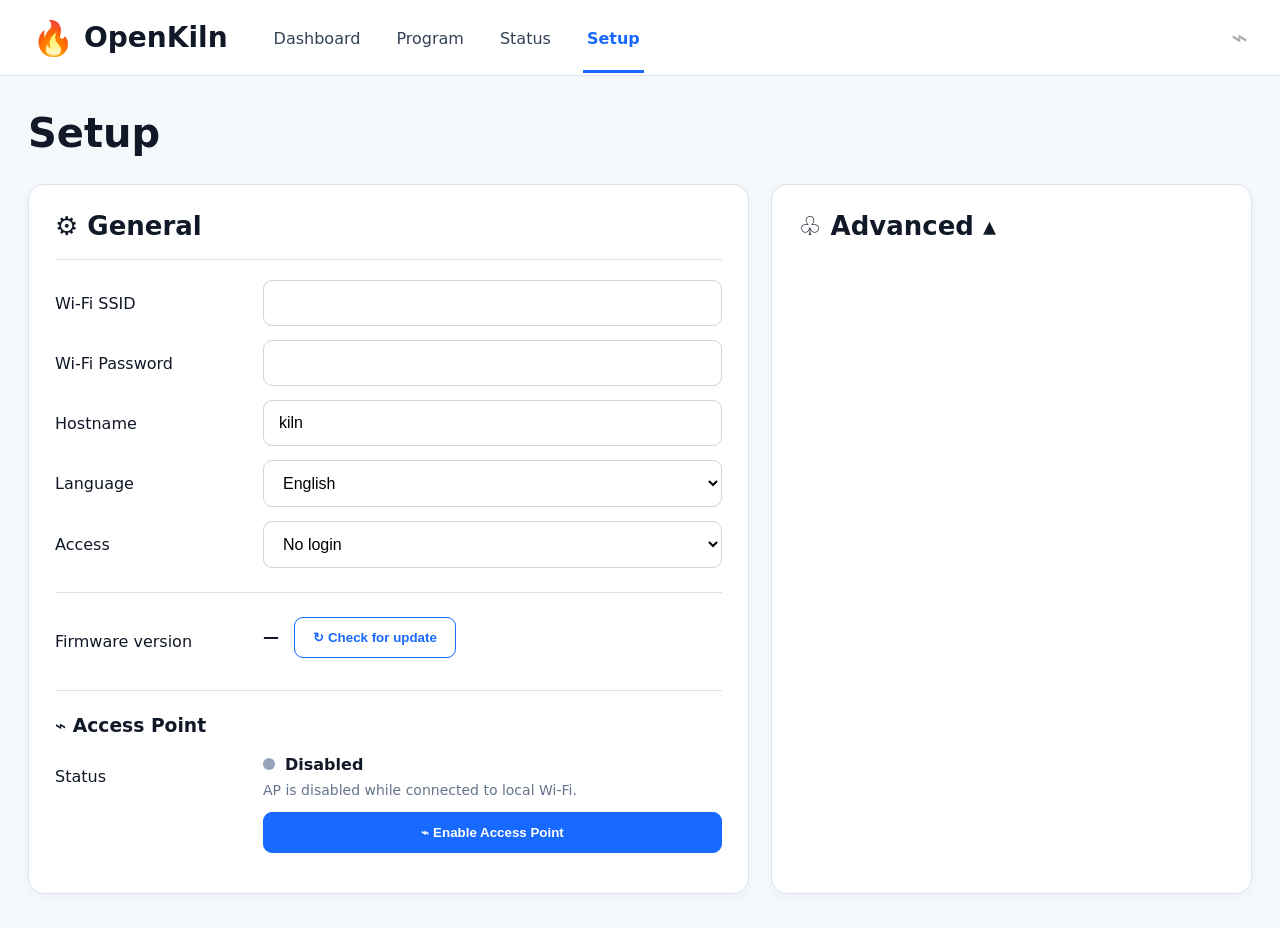
==== data/setup-modern.html @ 1f12ebf6 "updated design" ====
<!doctype html>
<html lang="en">
<head>
<meta charset="utf-8"><meta name="viewport" content="width=device-width,initial-scale=1">
<title>OpenKiln · Setup</title>
<style>
:root{--blue:#1769ff;--ink:#111827;--muted:#64748b;--line:#dbe3ec;--bg:#f6f9fc;--card:#fff}
*{box-sizing:border-box}body{margin:0;font-family:system-ui,-apple-system,BlinkMacSystemFont,"Segoe UI",sans-serif;background:var(--bg);color:var(--ink)}
header{height:76px;background:#fff;border-bottom:1px solid var(--line);display:flex;align-items:center;padding:0 32px;gap:42px;position:sticky;top:0;z-index:5}
.brand{display:flex;align-items:center;gap:10px;font-size:28px;font-weight:800}.flame{font-size:34px}.nav{display:flex;gap:28px;flex:1}.nav a{color:#334155;text-decoration:none;padding:26px 4px 22px}.nav .active{color:var(--blue);font-weight:700;border-bottom:3px solid var(--blue)}
.wifi{position:relative;font-size:28px;cursor:default}.wifi.off{opacity:.35}.tip{display:none;position:absolute;right:-8px;top:40px;background:#17202d;color:#fff;padding:12px 14px;border-radius:9px;min-width:210px;font-size:14px;line-height:1.6;box-shadow:0 8px 25px #0003}.wifi:hover .tip{display:block}
main{max-width:1420px;margin:34px auto;padding:0 28px}h1{font-size:40px;margin:0 0 28px}.grid{display:grid;grid-template-columns:1.2fr .8fr;gap:22px}.card{background:var(--card);border:1px solid var(--line);border-radius:16px;padding:26px;box-shadow:0 3px 12px #0f172a0a}.card h2{margin:0 0 20px;font-size:26px;border-bottom:1px solid var(--line);padding-bottom:18px}
.row{display:grid;grid-template-columns:190px 1fr;align-items:center;gap:18px;margin:14px 0}.row input,.row select{width:100%;padding:13px 15px;border:1px solid #cbd5e1;border-radius:9px;font-size:16px;background:#fff}
.sep{height:1px;background:var(--line);margin:24px 0}.btn{border:1px solid var(--blue);background:#fff;color:var(--blue);font-weight:700;border-radius:9px;padding:12px 18px;cursor:pointer}.btn.primary{background:var(--blue);color:#fff}.btn:disabled{opacity:.5;cursor:not-allowed}.status{color:var(--muted);font-size:14px;margin-top:8px}
details.advanced summary{font-size:26px;font-weight:800;cursor:pointer;list-style:none}details.advanced summary::-webkit-details-marker{display:none}.advitem{border:1px solid var(--line);border-radius:12px;margin-top:14px;padding:17px 18px}.advitem summary{font-size:18px;font-weight:750}.advbody{padding-top:12px}.progress{height:12px;background:#e5e7eb;border-radius:99px;overflow:hidden;margin:12px 0}.progress>div{height:100%;width:0;background:var(--blue);transition:width .25s}
.apline{display:flex;align-items:center;gap:10px}.dot{width:12px;height:12px;border-radius:50%;background:#94a3b8}.dot.on{background:#22c55e}
@media(max-width:900px){header{padding:0 16px}.nav{display:none}.grid{grid-template-columns:1fr}.row{grid-template-columns:1fr;gap:6px}main{padding:0 14px}}
</style>
</head>
<body>
<header>
 <div class="brand"><span class="flame">🔥</span>OpenKiln</div>
 <nav class="nav"><a href="/">Dashboard</a><a href="/profiles">Program</a><a href="/">Status</a><a class="active" href="/setup">Setup</a></nav>
 <div id="wifi" class="wifi off">⌁<div id="wifiTip" class="tip">Wi‑Fi disconnected</div></div>
</header>
<main>
<h1>Setup</h1>
<div class="grid">
<section class="card">
<h2>⚙ General</h2>
<div class="row"><label>Wi‑Fi SSID</label><input id="ssid"></div>
<div class="row"><label>Wi‑Fi Password</label><input id="wifiPassword" type="password"></div>
<div class="row"><label>Hostname</label><input id="hostname" value="kiln"></div>
<div class="row"><label>Language</label><select id="language"><option value="en">English</option><option value="da">Dansk</option></select></div>
<div class="row"><label>Access</label><select id="access"><option value="none">No login</option><option value="login">Login required</option></select></div>
<div class="sep"></div>
<div class="row"><label>Firmware version</label><div><strong id="fwVersion">—</strong> &nbsp; <button class="btn" id="checkUpdate">↻ Check for update</button><div id="updateStatus" class="status"></div><div class="progress" id="progressWrap" hidden><div id="progressBar"></div></div></div></div>
<div class="sep"></div>
<h3>⌁ Access Point</h3>
<div class="row"><label>Status</label><div><div class="apline"><span id="apDot" class="dot"></span><strong id="apStatus">Disabled</strong></div><div class="status" id="apInfo">AP is disabled while connected to local Wi‑Fi.</div></div></div>
<div class="row"><span></span><button id="apButton" class="btn primary">⌁ Enable Access Point</button></div>
</section>
<section class="card">
<details class="advanced">
<summary>♧ Advanced ▴</summary>
<div class="advitem"><details><summary>◷ Timezone</summary><div class="advbody"><select id="timezone"><option value="Europe/Copenhagen">Denmark (Europe/Copenhagen)</option><option value="Europe/London">United Kingdom</option><option value="Europe/Berlin">Central Europe</option><option value="UTC">UTC</option></select></div></details></div>
<div class="advitem"><details><summary>⌁ MQTT</summary><div class="advbody" id="mqttArea">MQTT settings are available here.</div></details></div>
<div class="advitem"><details><summary>▱ InfluxDB</summary><div class="advbody" id="influxArea">InfluxDB settings are available here.</div></details></div>
<div class="advitem"><details><summary>♧ Pushover</summary><div class="advbody" id="pushoverArea">Pushover settings are available here.</div></details></div>
<div class="advitem"><details><summary>⇧ Firmware Update</summary><div class="advbody"><p>Manual firmware upload remains available in Advanced.</p><input type="file" id="firmwareFile" accept=".bin"><button class="btn" id="manualUpload">Upload firmware</button></div></details></div>
</details>
</section>
</div>
</main>
<script>
const $=id=>document.getElementById(id);
async function wifiStatus(){
 try{
  const r=await fetch('/api/wifi-status',{cache:'no-store'}); const d=await r.json();
  $('wifi').classList.toggle('off',!d.connected);
  $('wifi').textContent=d.connected?'⌁':'⌁';
  const t=document.createElement('div');t.id='wifiTip';t.className='tip';
  t.innerHTML=d.connected?`<b>Wi‑Fi connected</b><br>SSID: ${d.ssid||'—'}<br>IP: ${d.ip||'—'}<br>Signal: ${d.rssi||0} dBm`:'Wi‑Fi disconnected';
  $('wifi').appendChild(t);
 }catch(e){}
}
async function toggleAP(){
 const enabled=$('apDot').classList.contains('on');
 const r=await fetch(enabled?'/api/ap/disable':'/api/ap/enable',{method:'POST'});
 if(r.ok){setAP(!enabled,!enabled?'Enabled manually':'Disabled');}
}
function setAP(on,text){$('apDot').classList.toggle('on',on);$('apStatus').textContent=text;$('apButton').textContent=on?'Disable Access Point':'⌁ Enable Access Point';}
$('apButton').onclick=toggleAP;
$('checkUpdate').onclick=async()=>{
 $('checkUpdate').disabled=true;$('updateStatus').textContent='Checking for update…';
 try{
  const r=await fetch('/api/update/check',{method:'POST'}); const d=await r.json();
  $('updateStatus').textContent=d.message||d.status||'Update check complete.';
 }catch(e){$('updateStatus').textContent='Update check failed.'}
 $('checkUpdate').disabled=false;
};
async function loadInfo(){
 try{const r=await fetch('/api/update/status',{cache:'no-store'});const d=await r.json();if(d.currentVersion)$('fwVersion').textContent=d.currentVersion;}catch(e){}
}
wifiStatus();loadInfo();setInterval(wifiStatus,10000);
</script>
</body></html>
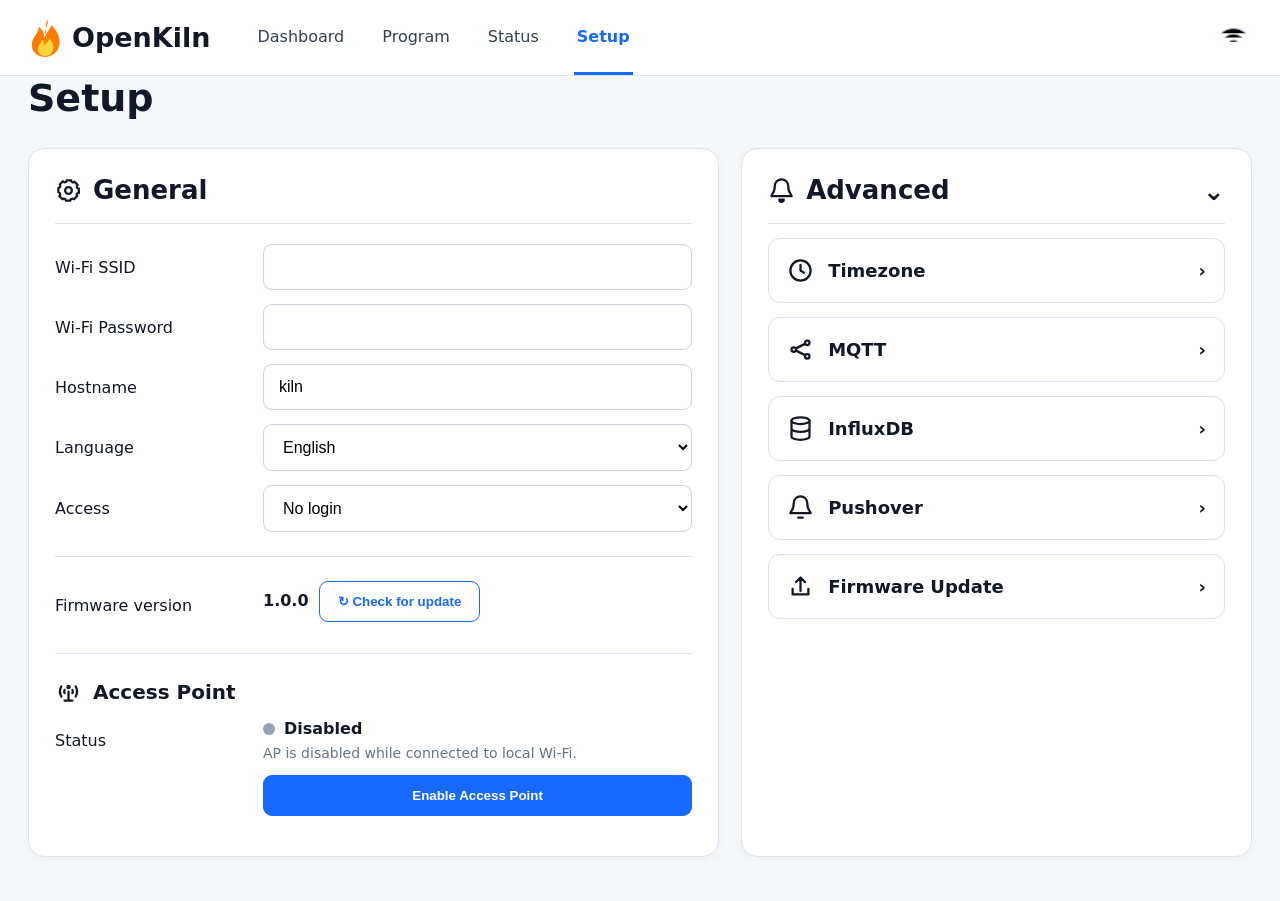
==== commit e444884a: "design change" ====
--- a/data/setup-modern.html
+++ b/data/setup-modern.html
@@ -1,87 +1,78 @@
 <!doctype html>
-<html lang="en">
-<head>
+<html lang="en"><head>
 <meta charset="utf-8"><meta name="viewport" content="width=device-width,initial-scale=1">
 <title>OpenKiln · Setup</title>
 <style>
 :root{--blue:#1769ff;--ink:#111827;--muted:#64748b;--line:#dbe3ec;--bg:#f6f9fc;--card:#fff}
 *{box-sizing:border-box}body{margin:0;font-family:system-ui,-apple-system,BlinkMacSystemFont,"Segoe UI",sans-serif;background:var(--bg);color:var(--ink)}
-header{height:76px;background:#fff;border-bottom:1px solid var(--line);display:flex;align-items:center;padding:0 32px;gap:42px;position:sticky;top:0;z-index:5}
-.brand{display:flex;align-items:center;gap:10px;font-size:28px;font-weight:800}.flame{font-size:34px}.nav{display:flex;gap:28px;flex:1}.nav a{color:#334155;text-decoration:none;padding:26px 4px 22px}.nav .active{color:var(--blue);font-weight:700;border-bottom:3px solid var(--blue)}
-.wifi{position:relative;font-size:28px;cursor:default}.wifi.off{opacity:.35}.tip{display:none;position:absolute;right:-8px;top:40px;background:#17202d;color:#fff;padding:12px 14px;border-radius:9px;min-width:210px;font-size:14px;line-height:1.6;box-shadow:0 8px 25px #0003}.wifi:hover .tip{display:block}
-main{max-width:1420px;margin:34px auto;padding:0 28px}h1{font-size:40px;margin:0 0 28px}.grid{display:grid;grid-template-columns:1.2fr .8fr;gap:22px}.card{background:var(--card);border:1px solid var(--line);border-radius:16px;padding:26px;box-shadow:0 3px 12px #0f172a0a}.card h2{margin:0 0 20px;font-size:26px;border-bottom:1px solid var(--line);padding-bottom:18px}
-.row{display:grid;grid-template-columns:190px 1fr;align-items:center;gap:18px;margin:14px 0}.row input,.row select{width:100%;padding:13px 15px;border:1px solid #cbd5e1;border-radius:9px;font-size:16px;background:#fff}
-.sep{height:1px;background:var(--line);margin:24px 0}.btn{border:1px solid var(--blue);background:#fff;color:var(--blue);font-weight:700;border-radius:9px;padding:12px 18px;cursor:pointer}.btn.primary{background:var(--blue);color:#fff}.btn:disabled{opacity:.5;cursor:not-allowed}.status{color:var(--muted);font-size:14px;margin-top:8px}
-details.advanced summary{font-size:26px;font-weight:800;cursor:pointer;list-style:none}details.advanced summary::-webkit-details-marker{display:none}.advitem{border:1px solid var(--line);border-radius:12px;margin-top:14px;padding:17px 18px}.advitem summary{font-size:18px;font-weight:750}.advbody{padding-top:12px}.progress{height:12px;background:#e5e7eb;border-radius:99px;overflow:hidden;margin:12px 0}.progress>div{height:100%;width:0;background:var(--blue);transition:width .25s}
-.apline{display:flex;align-items:center;gap:10px}.dot{width:12px;height:12px;border-radius:50%;background:#94a3b8}.dot.on{background:#22c55e}
-@media(max-width:900px){header{padding:0 16px}.nav{display:none}.grid{grid-template-columns:1fr}.row{grid-template-columns:1fr;gap:6px}main{padding:0 14px}}
-</style>
-</head>
-<body>
+header{height:76px;background:#fff;border-bottom:1px solid var(--line);display:flex;align-items:center;padding:0 30px;gap:44px;position:sticky;top:0;z-index:20}
+.brand{display:flex;align-items:center;gap:11px;font-size:27px;font-weight:800;white-space:nowrap}.brand svg{width:31px;height:39px}
+.nav{display:flex;align-items:stretch;gap:32px;height:100%;flex:1}.nav a{display:flex;align-items:center;color:#334155;text-decoration:none;padding:0 3px;border-bottom:3px solid transparent}.nav a.active{color:var(--blue);font-weight:700;border-color:var(--blue)}
+.wifi{position:relative;width:34px;height:34px;display:grid;place-items:center;cursor:default}.wifi svg{width:29px;height:29px;stroke:#16a34a}.wifi.off svg{stroke:#94a3b8}.tip{display:none;position:absolute;right:-8px;top:38px;background:#17202d;color:white;padding:12px 15px;border-radius:9px;min-width:220px;font-size:14px;line-height:1.6;box-shadow:0 8px 25px #0003}.wifi:hover .tip{display:block}
+main{max-width:1420px;margin:0 auto;padding:0 28px 44px}h1{font-size:38px;margin:0 0 28px}.grid{display:grid;grid-template-columns:1.15fr .85fr;gap:22px}.card{background:#fff;border:1px solid var(--line);border-radius:16px;padding:26px;box-shadow:0 3px 12px #0f172a0a}.title{display:flex;align-items:center;gap:11px;font-size:26px;font-weight:800;border-bottom:1px solid var(--line);padding-bottom:18px;margin-bottom:20px}.ico{width:27px;height:27px;fill:none;stroke:currentColor;stroke-width:2;stroke-linecap:round;stroke-linejoin:round}
+.row{display:grid;grid-template-columns:190px 1fr;align-items:center;gap:18px;margin:14px 0}.row input,.row select,.field{width:100%;padding:13px 15px;border:1px solid #cbd5e1;border-radius:9px;font-size:16px;background:#fff}.sep{height:1px;background:var(--line);margin:24px 0}
+.btn{border:1px solid var(--blue);background:#fff;color:var(--blue);font-weight:700;border-radius:9px;padding:12px 18px;cursor:pointer}.btn.primary{background:var(--blue);color:#fff}.btn:disabled{opacity:.5}.status{color:var(--muted);font-size:14px;margin-top:7px}.apline{display:flex;gap:9px;align-items:center}.dot{width:12px;height:12px;border-radius:50%;background:#94a3b8}.dot.on{background:#22c55e}
+details.advanced>summary{display:flex;align-items:center;gap:11px;font-size:26px;font-weight:800;cursor:pointer;list-style:none;border-bottom:1px solid var(--line);padding-bottom:18px;margin-bottom:8px}details summary::-webkit-details-marker{display:none}
+.chev{margin-left:auto;transition:.2s}.advanced[open]>.advhead .chev{transform:rotate(180deg)}
+.advitem{border:1px solid var(--line);border-radius:12px;margin-top:14px;overflow:hidden}.advitem>summary{display:flex;align-items:center;gap:14px;padding:18px;cursor:pointer;font-size:18px;font-weight:750;list-style:none}.advitem>summary .chev{margin-left:auto}.advitem[open]>summary .chev{transform:rotate(90deg)}.advbody{border-top:1px solid var(--line);padding:16px 18px;background:#fbfdff}.advbody label{display:block;font-size:13px;color:var(--muted);margin:10px 0 5px}.advbody input,.advbody select{width:100%;padding:11px 12px;border:1px solid #cbd5e1;border-radius:8px;background:white}
+.progress{height:12px;background:#e5e7eb;border-radius:99px;overflow:hidden;margin:10px 0}.progress>div{height:100%;width:0;background:var(--blue);transition:width .2s}
+@media(max-width:900px){header{padding:0 14px;gap:14px}.nav{display:none}main{padding:0 14px 30px}.grid{grid-template-columns:1fr}.row{grid-template-columns:1fr;gap:5px}}
+</style></head><body>
 <header>
- <div class="brand"><span class="flame">🔥</span>OpenKiln</div>
- <nav class="nav"><a href="/">Dashboard</a><a href="/profiles">Program</a><a href="/">Status</a><a class="active" href="/setup">Setup</a></nav>
- <div id="wifi" class="wifi off">⌁<div id="wifiTip" class="tip">Wi‑Fi disconnected</div></div>
+<div class="brand">
+<svg viewBox="0 0 32 40" aria-hidden="true"><path fill="#ff7a00" d="M18 1c2 9-5 10-2 18 1-5 5-7 6-12 7 7 10 15 8 22-2 7-8 11-15 11C7 40 1 34 2 26 3 19 9 16 9 9c5 4 6 8 5 12 4-5 1-12 4-20z"/><path fill="#ffd43b" d="M17 18c1 5-3 6-1 10 1-3 3-4 4-7 4 4 5 8 4 12-1 4-4 6-8 6-5 0-8-3-8-7 0-4 4-6 4-10 3 2 3 5 3 7 2-3 1-7 2-11z"/></svg>
+OpenKiln</div>
+<nav class="nav"><a href="/">Dashboard</a><a href="/profiles">Program</a><a href="/">Status</a><a href="/setup" class="active">Setup</a></nav>
+<div id="wifi" class="wifi off">
+<svg viewBox="0 0 24 24"><path d="M2 8.5a15 15 0 0 1 20 0M5 12a10.5 10.5 0 0 1 14 0M8.5 15.5a5.3 5.3 0 0 1 7 0M12 19h.01"/></svg>
+<div id="wifiTip" class="tip">Wi‑Fi disconnected</div></div>
 </header>
-<main>
-<h1>Setup</h1>
-<div class="grid">
+<main><h1>Setup</h1><div class="grid">
 <section class="card">
-<h2>⚙ General</h2>
+<div class="title"><svg class="ico" viewBox="0 0 24 24"><circle cx="12" cy="12" r="3"/><path d="M19.4 15a1.7 1.7 0 0 0 .34 1.88l.06.06-2.83 2.83-.06-.06A1.7 1.7 0 0 0 15 19.4a1.7 1.7 0 0 0-1 .6 1.7 1.7 0 0 0-.4 1.1V21h-4v-.1A1.7 1.7 0 0 0 8.6 19.4a1.7 1.7 0 0 0-1.88.34l-.06.06-2.83-2.83.06-.06A1.7 1.7 0 0 0 4.6 15a1.7 1.7 0 0 0-.6-1 1.7 1.7 0 0 0-1.1-.4H3v-4h.1A1.7 1.7 0 0 0 4.6 8.6a1.7 1.7 0 0 0-.34-1.88l-.06-.06 2.83-2.83.06.06A1.7 1.7 0 0 0 9 4.6a1.7 1.7 0 0 0 1-.6 1.7 1.7 0 0 0 .4-1.1V3h4v.1A1.7 1.7 0 0 0 15.4 4.6a1.7 1.7 0 0 0 1.88-.34l.06-.06 2.83 2.83-.06.06A1.7 1.7 0 0 0 19.4 9c.13.37.34.7.6 1 .3.27.7.4 1.1.4h.1v4h-.1a1.7 1.7 0 0 0-1.7.6z"/></svg>General</div>
 <div class="row"><label>Wi‑Fi SSID</label><input id="ssid"></div>
 <div class="row"><label>Wi‑Fi Password</label><input id="wifiPassword" type="password"></div>
 <div class="row"><label>Hostname</label><input id="hostname" value="kiln"></div>
 <div class="row"><label>Language</label><select id="language"><option value="en">English</option><option value="da">Dansk</option></select></div>
 <div class="row"><label>Access</label><select id="access"><option value="none">No login</option><option value="login">Login required</option></select></div>
 <div class="sep"></div>
-<div class="row"><label>Firmware version</label><div><strong id="fwVersion">—</strong> &nbsp; <button class="btn" id="checkUpdate">↻ Check for update</button><div id="updateStatus" class="status"></div><div class="progress" id="progressWrap" hidden><div id="progressBar"></div></div></div></div>
+<div class="row"><label>Firmware version</label><div><strong id="fwVersion">1.0.0</strong> &nbsp;<button id="checkUpdate" class="btn">↻ Check for update</button><div id="updateStatus" class="status"></div><div id="progressWrap" class="progress" hidden><div id="progressBar"></div></div></div></div>
 <div class="sep"></div>
-<h3>⌁ Access Point</h3>
-<div class="row"><label>Status</label><div><div class="apline"><span id="apDot" class="dot"></span><strong id="apStatus">Disabled</strong></div><div class="status" id="apInfo">AP is disabled while connected to local Wi‑Fi.</div></div></div>
-<div class="row"><span></span><button id="apButton" class="btn primary">⌁ Enable Access Point</button></div>
+<div class="title" style="font-size:20px;border:0;padding:0;margin:0 0 12px"><svg class="ico" viewBox="0 0 24 24"><path d="M12 20v-8M8.5 20h7M5.6 16.4a9 9 0 0 1 0-8.8M18.4 7.6a9 9 0 0 1 0 8.8M8.5 13.5a4 4 0 0 1 0-3M15.5 10.5a4 4 0 0 1 0 3"/><circle cx="12" cy="8" r="1"/></svg>Access Point</div>
+<div class="row"><label>Status</label><div><div class="apline"><span id="apDot" class="dot"></span><strong id="apStatus">Disabled</strong></div><div id="apInfo" class="status">AP is disabled while connected to local Wi‑Fi.</div></div></div>
+<div class="row"><span></span><button id="apButton" class="btn primary">Enable Access Point</button></div>
 </section>
+
 <section class="card">
-<details class="advanced">
-<summary>♧ Advanced ▴</summary>
-<div class="advitem"><details><summary>◷ Timezone</summary><div class="advbody"><select id="timezone"><option value="Europe/Copenhagen">Denmark (Europe/Copenhagen)</option><option value="Europe/London">United Kingdom</option><option value="Europe/Berlin">Central Europe</option><option value="UTC">UTC</option></select></div></details></div>
-<div class="advitem"><details><summary>⌁ MQTT</summary><div class="advbody" id="mqttArea">MQTT settings are available here.</div></details></div>
-<div class="advitem"><details><summary>▱ InfluxDB</summary><div class="advbody" id="influxArea">InfluxDB settings are available here.</div></details></div>
-<div class="advitem"><details><summary>♧ Pushover</summary><div class="advbody" id="pushoverArea">Pushover settings are available here.</div></details></div>
-<div class="advitem"><details><summary>⇧ Firmware Update</summary><div class="advbody"><p>Manual firmware upload remains available in Advanced.</p><input type="file" id="firmwareFile" accept=".bin"><button class="btn" id="manualUpload">Upload firmware</button></div></details></div>
-</details>
-</section>
-</div>
-</main>
+<details class="advanced" open><summary class="advhead">
+<svg class="ico" viewBox="0 0 24 24"><path d="M12 22a2 2 0 0 0 2-2h-4a2 2 0 0 0 2 2zM18 8a6 6 0 1 0-12 0c0 7-3 7-3 9h18c0-2-3-2-3-9"/></svg>
+Advanced <span class="chev">⌃</span></summary>
+
+<details class="advitem"><summary><svg class="ico" viewBox="0 0 24 24"><circle cx="12" cy="12" r="9"/><path d="M12 7v5l3 2"/></svg>Timezone<span class="chev">›</span></summary><div class="advbody">
+<select id="timezone"><option value="Europe/Copenhagen">Denmark (Europe/Copenhagen)</option><option value="Europe/London">United Kingdom</option><option value="Europe/Berlin">Central Europe</option><option value="UTC">UTC</option></select>
+<div class="status">Denmark automatically handles CET/CEST daylight saving time.</div></div></details>
+
+<details class="advitem"><summary><svg class="ico" viewBox="0 0 24 24"><circle cx="6" cy="12" r="2"/><circle cx="18" cy="6" r="2"/><circle cx="18" cy="18" r="2"/><path d="m8 11 8-4M8 13l8 4"/></svg>MQTT<span class="chev">›</span></summary><div class="advbody">
+<label>Broker / Host</label><input id="mqttHost"><label>Port</label><input id="mqttPort" type="number" value="1883"><label>Username</label><input id="mqttUser"><label>Password</label><input id="mqttPassword" type="password"></div></details>
+
+<details class="advitem"><summary><svg class="ico" viewBox="0 0 24 24"><ellipse cx="12" cy="5" rx="8" ry="3"/><path d="M4 5v7c0 1.7 3.6 3 8 3s8-1.3 8-3V5M4 12v7c0 1.7 3.6 3 8 3s8-1.3 8-3v-7"/></svg>InfluxDB<span class="chev">›</span></summary><div class="advbody">
+<label>URL / Host</label><input id="influxHost"><label>Database / Bucket</label><input id="influxDb"><label>Token / Password</label><input id="influxToken" type="password"></div></details>
+
+<details class="advitem"><summary><svg class="ico" viewBox="0 0 24 24"><path d="M18 8a6 6 0 1 0-12 0c0 7-3 7-3 9h18c0-2-3-2-3-9"/><path d="M10 21h4"/></svg>Pushover<span class="chev">›</span></summary><div class="advbody">
+<label>User key</label><input id="pushoverUser"><label>Application token</label><input id="pushoverToken" type="password"></div></details>
+
+<details class="advitem"><summary><svg class="ico" viewBox="0 0 24 24"><path d="M12 16V4M8 8l4-4 4 4M5 14v5h14v-5"/></svg>Firmware Update<span class="chev">›</span></summary><div class="advbody">
+<input type="file" id="firmwareFile" accept=".bin"><div style="height:10px"></div><button id="manualUpload" class="btn">Upload firmware</button><div id="manualStatus" class="status"></div></div></details>
+</details></section></div></main>
+
 <script>
 const $=id=>document.getElementById(id);
-async function wifiStatus(){
- try{
-  const r=await fetch('/api/wifi-status',{cache:'no-store'}); const d=await r.json();
-  $('wifi').classList.toggle('off',!d.connected);
-  $('wifi').textContent=d.connected?'⌁':'⌁';
-  const t=document.createElement('div');t.id='wifiTip';t.className='tip';
-  t.innerHTML=d.connected?`<b>Wi‑Fi connected</b><br>SSID: ${d.ssid||'—'}<br>IP: ${d.ip||'—'}<br>Signal: ${d.rssi||0} dBm`:'Wi‑Fi disconnected';
-  $('wifi').appendChild(t);
- }catch(e){}
-}
-async function toggleAP(){
- const enabled=$('apDot').classList.contains('on');
- const r=await fetch(enabled?'/api/ap/disable':'/api/ap/enable',{method:'POST'});
- if(r.ok){setAP(!enabled,!enabled?'Enabled manually':'Disabled');}
-}
-function setAP(on,text){$('apDot').classList.toggle('on',on);$('apStatus').textContent=text;$('apButton').textContent=on?'Disable Access Point':'⌁ Enable Access Point';}
+async function getJSON(url,opt){const r=await fetch(url,Object.assign({cache:'no-store'},opt||{}));if(!r.ok)throw new Error(r.status);return r.json()}
+async function wifiStatus(){try{const d=await getJSON('/api/wifi-status');$('wifi').classList.toggle('off',!d.connected);$('wifiTip').innerHTML=d.connected?`<b>Wi‑Fi connected</b><br>SSID: ${d.ssid||'—'}<br>IP: ${d.ip||'—'}<br>Signal: ${d.rssi||0} dBm`:'Wi‑Fi disconnected';}catch(e){}}
+async function toggleAP(){const on=$('apDot').classList.contains('on');try{await getJSON(on?'/api/ap/disable':'/api/ap/enable',{method:'POST'});setAP(!on,!on?'Enabled manually':'Disabled')}catch(e){$('apInfo').textContent='Unable to change Access Point state.'}}
+function setAP(on,label){$('apDot').classList.toggle('on',on);$('apStatus').textContent=label;$('apButton').textContent=on?'Disable Access Point':'Enable Access Point'}
 $('apButton').onclick=toggleAP;
-$('checkUpdate').onclick=async()=>{
- $('checkUpdate').disabled=true;$('updateStatus').textContent='Checking for update…';
- try{
-  const r=await fetch('/api/update/check',{method:'POST'}); const d=await r.json();
-  $('updateStatus').textContent=d.message||d.status||'Update check complete.';
- }catch(e){$('updateStatus').textContent='Update check failed.'}
- $('checkUpdate').disabled=false;
-};
-async function loadInfo(){
- try{const r=await fetch('/api/update/status',{cache:'no-store'});const d=await r.json();if(d.currentVersion)$('fwVersion').textContent=d.currentVersion;}catch(e){}
-}
-wifiStatus();loadInfo();setInterval(wifiStatus,10000);
-</script>
-</body></html>+$('checkUpdate').onclick=async()=>{const b=$('checkUpdate');b.disabled=true;$('updateStatus').textContent='Checking for update…';try{const d=await getJSON('/api/update/check',{method:'POST'});$('updateStatus').textContent=d.message||d.status||'Update check complete.'}catch(e){$('updateStatus').textContent='Update check failed.'}b.disabled=false};
+$('manualUpload').onclick=async()=>{const f=$('firmwareFile').files[0];if(!f)return $('manualStatus').textContent='Select firmware.bin first.';$('manualStatus').textContent='Uploading firmware…';const fd=new FormData();fd.append('firmware',f);try{const r=await fetch('/update',{method:'POST',body:fd});$('manualStatus').textContent=r.ok?'Firmware uploaded. OpenKiln is rebooting…':'Firmware upload failed.'}catch(e){$('manualStatus').textContent='Connection closed while OpenKiln rebooted.'}};
+wifiStatus();setInterval(wifiStatus,10000);
+</script></body></html>
